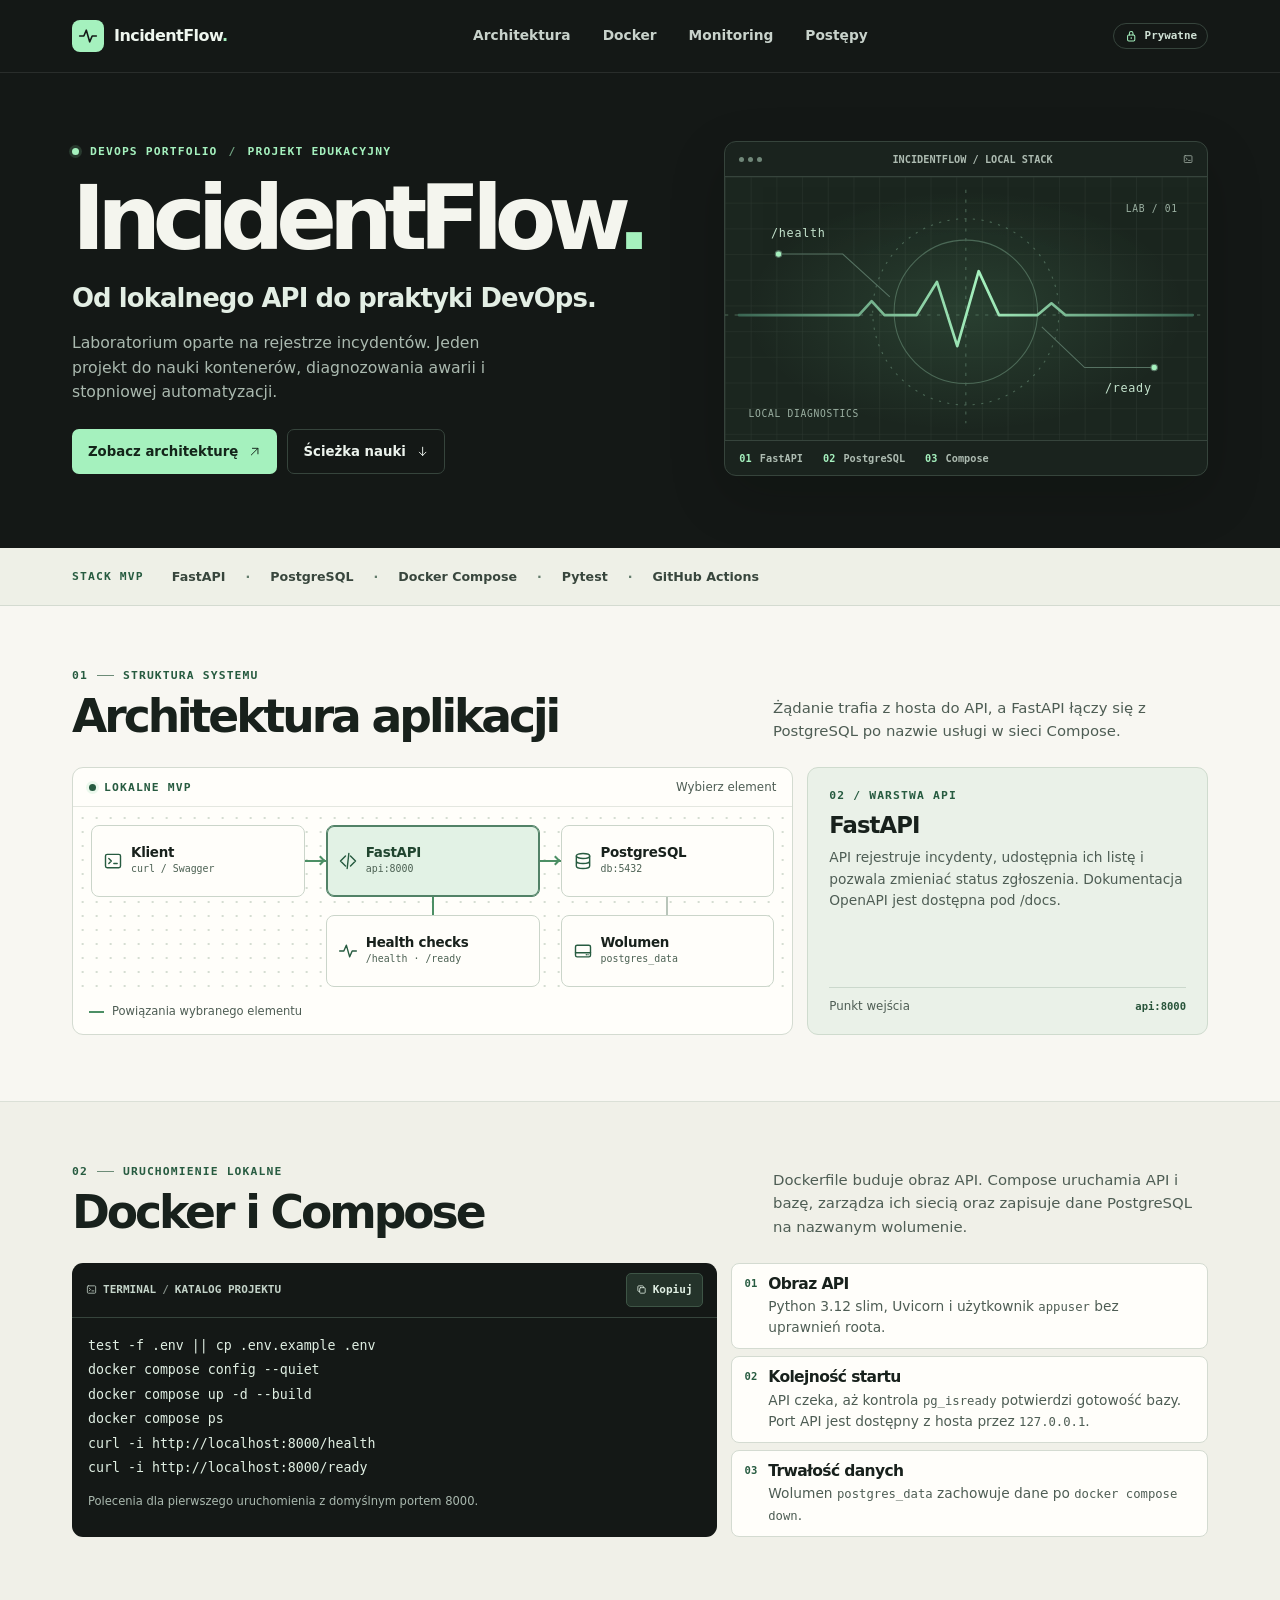
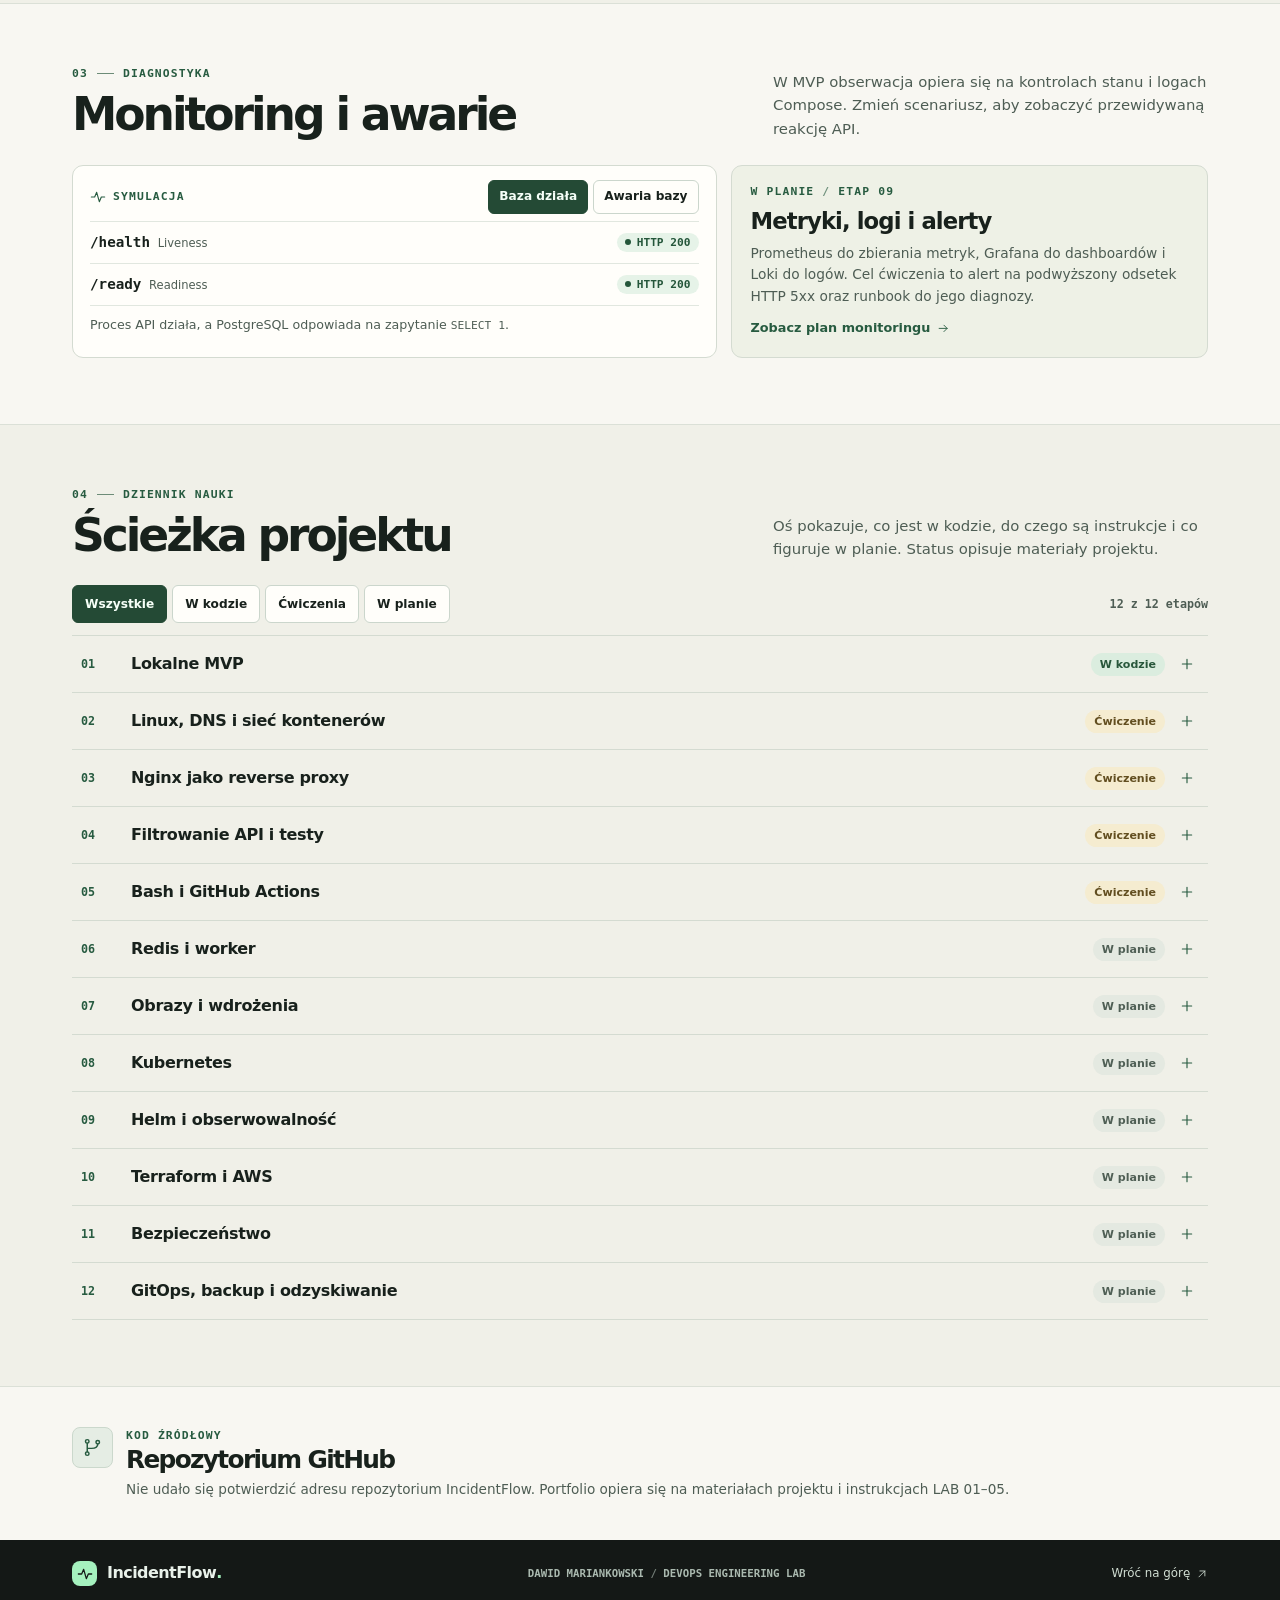
==== index.html @ d01e2ab5 "Add IncidentFlow portfolio" ====
<!doctype html>
<html lang="pl">
<head>
  <meta charset="utf-8">
  <meta name="viewport" content="width=device-width, initial-scale=1">
  <meta name="robots" content="noindex, nofollow">
  <meta name="theme-color" content="#141816">
  <meta name="description" content="IncidentFlow — portfolio laboratorium DevOps. Interaktywna architektura, Docker Compose, diagnostyka i kolejne etapy nauki.">
  <title>IncidentFlow — DevOps Portfolio</title>
  <link rel="icon" href="mark.svg" type="image/svg+xml">
  <link rel="stylesheet" href="style.css">
  <script src="app.js" defer></script>
</head>
<body>
  <a class="skip" href="#main">Przejdź do treści</a>
  <svg class="icon-defs" xmlns="http://www.w3.org/2000/svg" aria-hidden="true">
    <symbol id="i-pulse" viewBox="0 0 24 24"><path d="M2 12h5l3-7 4 14 3-7h5"/></symbol>
    <symbol id="i-arrow" viewBox="0 0 24 24"><path d="M4 12h15m-6-6 6 6-6 6"/></symbol>
    <symbol id="i-down" viewBox="0 0 24 24"><path d="M12 4v15m-6-6 6 6 6-6"/></symbol>
    <symbol id="i-diag" viewBox="0 0 24 24"><path d="M6 18 18 6M8 6h10v10"/></symbol>
    <symbol id="i-lock" viewBox="0 0 24 24"><rect x="6" y="10" width="12" height="10" rx="2"/><path d="M9 10V7a3 3 0 0 1 6 0v3m-3 4v2"/></symbol>
    <symbol id="i-terminal" viewBox="0 0 24 24"><rect x="3" y="4" width="18" height="16" rx="2"/><path d="m7 9 3 3-3 3m6 0h4"/></symbol>
    <symbol id="i-api" viewBox="0 0 24 24"><path d="m9 6-6 6 6 6m6-12 6 6-6 6m-2-15-2 18"/></symbol>
    <symbol id="i-db" viewBox="0 0 24 24"><ellipse cx="12" cy="6" rx="8" ry="3"/><path d="M4 6v12c0 1.7 3.6 3 8 3s8-1.3 8-3V6M4 12c0 1.7 3.6 3 8 3s8-1.3 8-3"/></symbol>
    <symbol id="i-volume" viewBox="0 0 24 24"><rect x="3" y="5" width="18" height="14" rx="2"/><path d="M3 14h18m-5 2.5h.01m2 0h.01"/></symbol>
    <symbol id="i-copy" viewBox="0 0 24 24"><rect x="8" y="8" width="12" height="12" rx="2"/><path d="M16 8V6a2 2 0 0 0-2-2H6a2 2 0 0 0-2 2v8a2 2 0 0 0 2 2h2"/></symbol>
    <symbol id="i-plus" viewBox="0 0 24 24"><path d="M5 12h14m-7-7v14"/></symbol>
    <symbol id="i-git" viewBox="0 0 24 24"><circle cx="6" cy="5" r="2"/><circle cx="6" cy="19" r="2"/><circle cx="18" cy="6" r="2"/><path d="M6 7v10M18 8c0 5-5 5-7 5H6"/></symbol>
  </svg>

  <header class="topbar">
    <div class="shell topbar-inner">
      <a class="brand" href="#top" aria-label="IncidentFlow — początek strony">
        <span class="brand-mark"><svg class="icon" aria-hidden="true"><use href="#i-pulse"/></svg></span>
        <span>IncidentFlow<span class="brand-dot">.</span></span>
      </a>
      <nav aria-label="Nawigacja portfolio">
        <a href="#architektura">Architektura</a><a href="#docker">Docker</a><a href="#monitoring">Monitoring</a><a href="#postepy">Postępy</a>
      </nav>
      <span class="private"><svg class="icon" aria-hidden="true"><use href="#i-lock"/></svg> Prywatne</span>
    </div>
  </header>

  <main id="main">
    <section id="top" class="hero">
      <div class="shell hero-grid">
        <div class="hero-copy">
          <p class="eyebrow hero-kicker"><span class="live-dot"></span> DEVOPS PORTFOLIO <span class="dim">/</span> PROJEKT EDUKACYJNY</p>
          <h1>IncidentFlow<span class="brand-dot">.</span></h1>
          <p class="hero-lead">Od lokalnego API do praktyki DevOps.</p>
          <p class="hero-desc">Laboratorium oparte na rejestrze incydentów. Jeden projekt do nauki kontenerów, diagnozowania awarii i stopniowej automatyzacji.</p>
          <div class="hero-actions">
            <a class="button button-main" href="#architektura">Zobacz architekturę <svg class="icon" aria-hidden="true"><use href="#i-diag"/></svg></a>
            <a class="button button-ghost" href="#postepy">Ścieżka nauki <svg class="icon" aria-hidden="true"><use href="#i-down"/></svg></a>
          </div>
        </div>
        <figure class="hero-figure" aria-label="Schemat lokalnego laboratorium. FastAPI łączy się z PostgreSQL, a endpointy health i ready pomagają w diagnostyce.">
          <div class="figure-top"><span><i></i><i></i><i></i></span><span>INCIDENTFLOW / LOCAL STACK</span><svg class="icon" aria-hidden="true"><use href="#i-terminal"/></svg></div>
          <div class="figure-stage">
            <svg viewBox="0 0 450 246" aria-hidden="true" focusable="false">
              <defs>
                <pattern id="hero-grid" width="24" height="24" patternUnits="userSpaceOnUse"><path d="M 24 0 L 0 0 0 24" fill="none" stroke="#859f8e" stroke-opacity=".14"/></pattern>
                <linearGradient id="pulse" x1="0%" x2="100%"><stop stop-color="#3b6653"/><stop offset=".53" stop-color="#a5f1be"/><stop offset="1" stop-color="#3b6653"/></linearGradient>
                <radialGradient id="glow"><stop stop-color="#83e6a2" stop-opacity=".13"/><stop offset="1" stop-color="#83e6a2" stop-opacity="0"/></radialGradient>
              </defs>
              <rect width="450" height="246" fill="url(#hero-grid)"/>
              <ellipse cx="225" cy="125" rx="205" ry="112" fill="url(#glow)"/>
              <g fill="none" stroke="#5e806b" opacity=".7"><path d="M0 129h450M225 12v218" stroke-dasharray="3 6"/><circle cx="225" cy="126" r="67"/><circle cx="225" cy="126" r="87" stroke-dasharray="2 6"/></g>
              <g fill="none" stroke="#567262"><path d="M50 72h60l44 40m142 28 40 38h65"/><circle cx="50" cy="72" r="3" fill="#a5f1be"/><circle cx="401" cy="178" r="3" fill="#a5f1be"/></g>
              <path d="M13 129h112l12-13 12 13h30l19-31 19 60 20-70 19 41h36l13-11 13 11h119" fill="none" stroke="url(#pulse)" stroke-width="2.5" stroke-linecap="round" stroke-linejoin="round"/>
              <g class="svg-mono"><text x="43" y="56">/health</text><text x="355" y="201">/ready</text><text x="22" y="224" class="svg-dim">LOCAL DIAGNOSTICS</text><text x="423" y="33" text-anchor="end" class="svg-dim">LAB / 01</text></g>
            </svg>
          </div>
          <figcaption><span><b>01</b> FastAPI</span><span><b>02</b> PostgreSQL</span><span><b>03</b> Compose</span></figcaption>
        </figure>
      </div>
    </section>

    <div class="stack-band">
      <div class="shell stack-inner"><span class="eyebrow">STACK MVP</span><ul aria-label="Technologie w MVP"><li>FastAPI</li><li>PostgreSQL</li><li>Docker Compose</li><li>Pytest</li><li>GitHub Actions</li></ul></div>
    </div>

    <section id="architektura" class="section shell">
      <div class="section-heading">
        <div><p class="eyebrow section-index">01 <span></span> STRUKTURA SYSTEMU</p><h2>Architektura aplikacji</h2></div>
        <p>Żądanie trafia z hosta do API, a FastAPI łączy się z PostgreSQL po nazwie usługi w sieci Compose.</p>
      </div>
      <div class="architecture">
        <div class="map">
          <div class="map-top"><span class="eyebrow"><span class="live-dot"></span> LOKALNE MVP</span><span>Wybierz element</span></div>
          <div class="map-grid" role="group" aria-label="Elementy architektury">
            <span class="connector edge-client" data-edge="client api" aria-hidden="true"></span>
            <span class="connector edge-db" data-edge="api db" aria-hidden="true"></span>
            <span class="connector edge-probes" data-edge="api probes" aria-hidden="true"></span>
            <span class="connector edge-volume" data-edge="db volume" aria-hidden="true"></span>
            <button class="node node-client" type="button" data-node="client" aria-pressed="false" aria-controls="node-detail"><svg class="icon" aria-hidden="true"><use href="#i-terminal"/></svg><strong>Klient</strong><small>curl / Swagger</small></button>
            <button class="node node-api" type="button" data-node="api" aria-pressed="true" aria-controls="node-detail"><svg class="icon" aria-hidden="true"><use href="#i-api"/></svg><strong>FastAPI</strong><small>api:8000</small></button>
            <button class="node node-db" type="button" data-node="db" aria-pressed="false" aria-controls="node-detail"><svg class="icon" aria-hidden="true"><use href="#i-db"/></svg><strong>PostgreSQL</strong><small>db:5432</small></button>
            <button class="node node-probes" type="button" data-node="probes" aria-pressed="false" aria-controls="node-detail"><svg class="icon" aria-hidden="true"><use href="#i-pulse"/></svg><strong>Health checks</strong><small>/health · /ready</small></button>
            <button class="node node-volume" type="button" data-node="volume" aria-pressed="false" aria-controls="node-detail"><svg class="icon" aria-hidden="true"><use href="#i-volume"/></svg><strong>Wolumen</strong><small>postgres_data</small></button>
          </div>
          <p class="map-foot"><span class="legend-line"></span> Powiązania wybranego elementu</p>
        </div>
        <div id="node-detail" class="node-detail" aria-live="polite" aria-atomic="true">
          <p id="node-label" class="eyebrow">02 / WARSTWA API</p>
          <h3 id="node-title">FastAPI</h3>
          <p id="node-description">API rejestruje incydenty, udostępnia ich listę i pozwala zmieniać status zgłoszenia. Dokumentacja OpenAPI jest dostępna pod <code>/docs</code>.</p>
          <dl><div><dt id="node-meta-label">Punkt wejścia</dt><dd><code id="node-meta-value">api:8000</code></dd></div></dl>
        </div>
      </div>
    </section>

    <section id="docker" class="section section-contrast">
      <div class="shell">
        <div class="section-heading">
          <div><p class="eyebrow section-index">02 <span></span> URUCHOMIENIE LOKALNE</p><h2>Docker i Compose</h2></div>
          <p>Dockerfile buduje obraz API. Compose uruchamia API i bazę, zarządza ich siecią oraz zapisuje dane PostgreSQL na nazwanym wolumenie.</p>
        </div>
        <div class="ops-grid">
          <div class="terminal">
            <div class="terminal-bar"><span><svg class="icon" aria-hidden="true"><use href="#i-terminal"/></svg> TERMINAL <span class="dim">/</span> KATALOG PROJEKTU</span><button id="copy" type="button"><svg class="icon" aria-hidden="true"><use href="#i-copy"/></svg><span>Kopiuj</span></button></div>
            <pre><code id="commands">test -f .env || cp .env.example .env
docker compose config --quiet
docker compose up -d --build
docker compose ps
curl -i http://localhost:8000/health
curl -i http://localhost:8000/ready</code></pre>
            <p id="copy-status" class="terminal-note" role="status">Polecenia dla pierwszego uruchomienia z domyślnym portem 8000.</p>
          </div>
          <div class="ops-notes">
            <article><span class="ops-index">01</span><div><h3>Obraz API</h3><p>Python 3.12 slim, Uvicorn i użytkownik <code>appuser</code> bez uprawnień roota.</p></div></article>
            <article><span class="ops-index">02</span><div><h3>Kolejność startu</h3><p>API czeka, aż kontrola <code>pg_isready</code> potwierdzi gotowość bazy. Port API jest dostępny z hosta przez <code>127.0.0.1</code>.</p></div></article>
            <article><span class="ops-index">03</span><div><h3>Trwałość danych</h3><p>Wolumen <code>postgres_data</code> zachowuje dane po <code>docker compose down</code>.</p></div></article>
          </div>
        </div>
      </div>
    </section>

    <section id="monitoring" class="section shell">
      <div class="section-heading">
        <div><p class="eyebrow section-index">03 <span></span> DIAGNOSTYKA</p><h2>Monitoring i awarie</h2></div>
        <p>W MVP obserwacja opiera się na kontrolach stanu i logach Compose. Zmień scenariusz, aby zobaczyć przewidywaną reakcję API.</p>
      </div>
      <div class="monitor-grid">
        <div class="monitor-demo">
          <div class="monitor-top"><span class="eyebrow"><svg class="icon" aria-hidden="true"><use href="#i-pulse"/></svg> SYMULACJA</span>
            <div class="segments" role="group" aria-label="Scenariusz symulacji">
              <button type="button" data-scenario="up" aria-pressed="true">Baza działa</button>
              <button type="button" data-scenario="down" aria-pressed="false">Awaria bazy</button>
            </div>
          </div>
          <div id="monitor-results" aria-live="polite" aria-atomic="true">
            <div class="monitor-row"><div><code>/health</code><span> Liveness</span></div><span class="http"><i></i> HTTP 200</span></div>
            <div class="monitor-row"><div><code>/ready</code><span> Readiness</span></div><span id="readiness" class="http"><i aria-hidden="true"></i><span id="readiness-code">HTTP 200</span></span></div>
            <p id="scenario-note" class="scenario-note">Proces API działa, a PostgreSQL odpowiada na zapytanie <code>SELECT 1</code>.</p>
          </div>
        </div>
        <aside class="monitor-plan">
          <p class="eyebrow">W PLANIE <span class="dim">/</span> ETAP 09</p>
          <h3>Metryki, logi i alerty</h3>
          <p>Prometheus do zbierania metryk, Grafana do dashboardów i Loki do logów. Cel ćwiczenia to alert na podwyższony odsetek HTTP 5xx oraz runbook do jego diagnozy.</p>
          <a class="text-link" id="monitor-roadmap" href="#etap-monitoring">Zobacz plan monitoringu <svg class="icon" aria-hidden="true"><use href="#i-arrow"/></svg></a>
        </aside>
      </div>
    </section>

    <section id="postepy" class="section section-contrast">
      <div class="shell">
        <div class="section-heading">
          <div><p class="eyebrow section-index">04 <span></span> DZIENNIK NAUKI</p><h2>Ścieżka projektu</h2></div>
          <p>Oś pokazuje, co jest w kodzie, do czego są instrukcje i co figuruje w planie. Status opisuje materiały projektu.</p>
        </div>
        <div class="filter-bar">
          <div class="filters" role="group" aria-label="Filtruj etapy według statusu">
            <button type="button" data-filter="all" aria-pressed="true">Wszystkie</button>
            <button type="button" data-filter="base" aria-pressed="false">W kodzie</button>
            <button type="button" data-filter="lab" aria-pressed="false">Ćwiczenia</button>
            <button type="button" data-filter="plan" aria-pressed="false">W planie</button>
          </div>
          <p id="filter-count" class="filter-count" role="status"></p>
        </div>
        <ol id="timeline" class="timeline"></ol>
        <noscript><p>Oś interaktywna wymaga JavaScriptu. Etapy to lokalne MVP, Linux i sieci, Nginx, filtrowanie API, Bash i CI, Redis, CD, Kubernetes, monitoring, Terraform, bezpieczeństwo oraz GitOps.</p></noscript>
      </div>
    </section>

    <section id="repozytorium" class="shell repo-section">
      <div class="repo-mark"><svg class="icon" aria-hidden="true"><use href="#i-git"/></svg></div>
      <div><p class="eyebrow">KOD ŹRÓDŁOWY</p><h2>Repozytorium GitHub</h2><p id="repo-note">Nie udało się potwierdzić adresu repozytorium IncidentFlow. Portfolio opiera się na materiałach projektu i instrukcjach LAB 01–05.</p></div>
    </section>
  </main>

  <footer class="footer">
    <div class="shell footer-inner"><a class="brand" href="#top"><span class="brand-mark"><svg class="icon" aria-hidden="true"><use href="#i-pulse"/></svg></span> IncidentFlow<span class="brand-dot">.</span></a><span>DAWID MARIANKOWSKI <span class="dim">/</span> DEVOPS ENGINEERING LAB</span><a class="back-top" href="#top">Wróć na górę <svg class="icon" aria-hidden="true"><use href="#i-diag"/></svg></a></div>
  </footer>
</body>
</html>
---- style.css ----
:root {
  color-scheme: light;
  --paper: #f8f7f2;
  --soft: #f0f0e8;
  --white: #fffefa;
  --ink: #18211c;
  --muted: #4e5d54;
  --line: #d4dbd1;
  --forest: #275b40;
  --mint: #a5f1be;
  --dark: #141816;
  --dark-soft: #1c2420;
  --dark-line: #36443c;
  --light-muted: #aab9af;
  --mono: ui-monospace, "Cascadia Code", "DejaVu Sans Mono", monospace;
  --sans: system-ui, -apple-system, "Segoe UI", sans-serif;
}
*, *::before, *::after { box-sizing: border-box; }
html { scroll-behavior: smooth; }
body { margin: 0; background: var(--paper); color: var(--ink); font-family: var(--sans); line-height: 1.55; }
button { font: inherit; color: inherit; cursor: pointer; }
a { color: inherit; text-decoration: none; }
h1, h2, h3, p, figure { margin: 0; }
code { font-family: var(--mono); font-size: .89em; }
[hidden] { display: none !important; }
:focus-visible { outline: 2px solid #367e56; outline-offset: 4px; }
.shell { width: min(100% - 64px, 1136px); margin-inline: auto; }
.icon-defs { position: absolute; width: 0; height: 0; pointer-events: none; }
.icon { width: 1em; height: 1em; flex: none; fill: none; stroke: currentColor; stroke-width: 1.7; stroke-linecap: round; stroke-linejoin: round; }
.skip { position: fixed; z-index: 5; inset: 12px auto auto 12px; padding: 10px 15px; color: var(--dark); background: var(--mint); transform: translateY(-150%); }
.skip:focus { transform: none; }
.eyebrow { font-family: var(--mono); font-size: .71rem; font-weight: 700; letter-spacing: .10em; line-height: 1.5; }
.dim { opacity: .64; }
.live-dot { width: 7px; height: 7px; display: inline-block; flex: none; border-radius: 50%; background: currentColor; box-shadow: 0 0 0 3px #87d8a32b; }
.topbar { background: var(--dark); color: #eff6ef; border-bottom: 1px solid #ffffff17; }
.topbar-inner { display: flex; justify-content: space-between; min-height: 72px; gap: 24px; align-items: center; }
.brand { display: inline-flex; align-items: center; gap: 10px; font-size: 1rem; font-weight: 750; letter-spacing: -.035em; white-space: nowrap; }
.brand-mark { display: grid; place-items: center; width: 32px; height: 32px; color: var(--dark); background: var(--mint); border-radius: 8px; }
.brand-mark .icon { width: 20px; height: 20px; stroke-width: 1.9; }
.brand-dot { color: var(--mint); }
nav { display: flex; align-items: center; gap: clamp(14px, 3vw, 32px); color: #c8d2cb; font-size: .86rem; font-weight: 550; }
nav a:hover, .back-top:hover { color: var(--mint); }
.private { display: inline-flex; gap: 6px; align-items: center; border: 1px solid var(--dark-line); border-radius: 99px; padding: 5px 10px; color: #d1e2d6; font: 600 .68rem var(--mono); white-space: nowrap; }
.private .icon { font-size: .9rem; color: var(--mint); }
.hero { background: var(--dark); color: #f4f5ee; padding: 68px 0 72px; }
.hero-grid { display: grid; grid-template-columns: 1.19fr 1fr; gap: clamp(30px, 6vw, 80px); align-items: center; }
.hero-kicker { color: var(--mint); display: flex; align-items: center; flex-wrap: wrap; gap: 11px; }
.hero h1 { font-size: clamp(3.25rem, 7vw, 6.05rem); letter-spacing: -.091em; line-height: 1.04; font-weight: 780; margin: 12px 0 13px; }
.hero-lead { font-size: clamp(1.17rem, 2.15vw, 1.62rem); color: #e3eee4; font-weight: 560; letter-spacing: -.035em; }
.hero-desc { color: var(--light-muted); max-width: 440px; margin-top: 13px; font-size: .98rem; }
.hero-actions { margin-top: 25px; display: flex; flex-wrap: wrap; gap: 10px; }
.button { min-height: 45px; display: inline-flex; gap: 10px; align-items: center; justify-content: center; padding: 9px 15px; border-radius: 7px; border: 1px solid transparent; font-size: .83rem; font-weight: 720; }
.button-main { color: #14251a; background: var(--mint); }
.button-main:hover { background: #c5ffda; }
.button-ghost { color: #ecf3ed; border-color: var(--dark-line); }
.button-ghost:hover { background: var(--dark-soft); border-color: #759582; }
.hero-figure { border: 1px solid var(--dark-line); border-radius: 12px; background: #1a231e; overflow: hidden; box-shadow: 0 20px 55px #050a062e; }
.figure-top, .hero-figure figcaption { display: flex; justify-content: space-between; align-items: center; gap: 8px; padding: 11px 14px; font: 600 .64rem var(--mono); color: #adbbb1; }
.figure-top { border-bottom: 1px solid var(--dark-line); }
.figure-top > span:first-child { display: flex; gap: 4px; }
.figure-top i { width: 5px; height: 5px; border-radius: 50%; background: #708779; }
.figure-stage { display: grid; background: #1b261f; }
.figure-stage svg { width: 100%; height: auto; display: block; }
.svg-mono { font: 11px var(--mono); letter-spacing: .06em; fill: #c4e3cd; }
.svg-mono .svg-dim { font-size: 9px; fill: #9bb0a2; }
.hero-figure figcaption { border-top: 1px solid var(--dark-line); justify-content: flex-start; flex-wrap: wrap; gap: 8px 20px; }
.hero-figure figcaption b { color: var(--mint); margin-right: 2px; }
.stack-band { border-bottom: 1px solid var(--line); background: #eef0e7; }
.stack-inner { min-height: 57px; display: flex; align-items: center; gap: 18px 28px; }
.stack-inner > .eyebrow { color: var(--forest); white-space: nowrap; }
.stack-inner ul { margin: 0; padding: 0; list-style: none; display: flex; flex-wrap: wrap; gap: 6px 20px; color: #38463d; font-size: .79rem; font-weight: 650; }
.stack-inner li:not(:last-child)::after { content: "·"; margin-left: 20px; color: #637c6c; }
.section { padding-block: 61px 66px; scroll-margin-top: 12px; }
.section-contrast { background: var(--soft); border-block: 1px solid #dbe0d7; }
.section-heading { display: grid; grid-template-columns: 1.2fr 1fr; gap: 16px 42px; align-items: end; margin-bottom: 24px; }
.section-index { display: flex; align-items: center; gap: 9px; color: var(--forest); margin-bottom: 7px; }
.section-index span { width: 17px; height: 1px; background: #6d8c78; }
h2 { font-size: clamp(1.9rem, 4vw, 2.85rem); font-weight: 770; letter-spacing: -.067em; line-height: 1.13; }
.section-heading > p { max-width: 435px; color: var(--muted); font-size: .93rem; justify-self: end; }
.architecture { display: grid; grid-template-columns: 1.8fr 1fr; gap: 14px; }
.map { min-width: 0; background: var(--white); border: 1px solid var(--line); border-radius: 11px; overflow: hidden; }
.map-top { display: flex; justify-content: space-between; gap: 10px; align-items: center; border-bottom: 1px solid #e4e7e0; padding: 10px 16px; color: var(--muted); font-size: .74rem; }
.map-top .eyebrow { display: flex; align-items: center; gap: 8px; color: var(--forest); }
.map-grid { --edge: #b9c5ba; --edge-active: #4c8f65; --column-gap: 21px; --row-gap: 18px; position: relative; padding: 18px 18px 10px; display: grid; grid-template-columns: repeat(3, minmax(0, 1fr)); gap: var(--row-gap) var(--column-gap); background: radial-gradient(#d5ddd2 1px, transparent 1px) center / 14px 14px; }
.node { min-height: 72px; min-width: 0; display: grid; grid-template-columns: auto 1fr; grid-template-rows: auto auto; column-gap: 8px; align-content: center; align-items: center; text-align: left; padding: 8px 11px; border: 1px solid #cbd5ca; border-radius: 8px; background: var(--white); z-index: 1; }
.node:hover { border-color: #6e957d; background: #f3f8f1; }
.node[aria-pressed="true"] { background: #e2f2e5; border-color: #528267; color: #20452f; box-shadow: inset 0 0 0 1px #528267; }
.node .icon { grid-row: span 2; width: 20px; height: 20px; color: var(--forest); }
.node strong { font-size: .84rem; line-height: 1.25; letter-spacing: -.02em; }
.node small { font: 500 .62rem/1.5 var(--mono); color: #4c6153; overflow-wrap: anywhere; }
.node-client { grid-area: 1 / 1; }
.node-api { grid-area: 1 / 2; }
.node-db { grid-area: 1 / 3; }
.node-probes { grid-area: 2 / 2; }
.node-volume { grid-area: 2 / 3; }
.connector { background: var(--edge); position: relative; z-index: 0; pointer-events: none; }
.connector.active { background: var(--edge-active); }
.edge-client, .edge-db { justify-self: end; align-self: center; height: 2px; width: var(--column-gap); transform: translateX(100%); }
.edge-client { grid-area: 1 / 1; }
.edge-db { grid-area: 1 / 2; }
.edge-client::after, .edge-db::after { content: ""; position: absolute; right: 2px; top: -3px; width: 7px; height: 7px; border-top: 2px solid var(--edge); border-right: 2px solid var(--edge); transform: rotate(45deg); }
.connector.active::after { border-color: var(--edge-active); }
.edge-probes, .edge-volume { width: 2px; height: var(--row-gap); align-self: end; justify-self: center; transform: translateY(100%); }
.edge-probes { grid-area: 1 / 2; }
.edge-volume { grid-area: 1 / 3; }
.map-foot { padding: 6px 16px 13px; font-size: .72rem; color: var(--muted); display: flex; align-items: center; gap: 8px; }
.legend-line { display: inline-block; width: 15px; height: 2px; background: #4c8f65; }
.node-detail { border: 1px solid #cfdbce; border-radius: 11px; padding: 19px 21px; background: #eaf1e8; display: flex; flex-direction: column; min-width: 0; }
.node-detail .eyebrow, .monitor-plan .eyebrow { color: var(--forest); }
h3 { font-size: 1.17rem; letter-spacing: -.04em; line-height: 1.3; }
.node-detail h3, .monitor-plan h3 { font-size: 1.42rem; margin: 7px 0 7px; }
.node-detail > p:not(.eyebrow), .ops-notes p, .monitor-plan > p:not(.eyebrow) { font-size: .86rem; color: var(--muted); }
.node-detail dl { margin: auto 0 0; padding-top: 12px; font-size: .74rem; }
.node-detail dl > div { border-top: 1px solid #cbd8cc; padding-top: 9px; display: flex; flex-wrap: wrap; gap: 4px 12px; justify-content: space-between; }
.node-detail dt { color: var(--muted); }
.node-detail dd { margin: 0; color: #28543a; font-weight: 700; overflow-wrap: anywhere; }
.ops-grid, .monitor-grid { display: grid; grid-template-columns: 1.35fr 1fr; gap: 14px; }
.terminal { min-width: 0; background: var(--dark); color: #e0efe3; border-radius: 11px; overflow: hidden; }
.terminal-bar { display: flex; align-items: center; justify-content: space-between; flex-wrap: wrap; gap: 8px; padding: 10px 14px; border-bottom: 1px solid var(--dark-line); font: 600 .69rem var(--mono); color: #c4d4c9; }
.terminal-bar > span, .terminal-bar button { display: inline-flex; align-items: center; gap: 6px; }
.terminal-bar button { color: #e0efe3; background: #24332a; border: 1px solid #3e5546; border-radius: 5px; padding: 6px 9px; min-height: 34px; }
.terminal-bar button:hover { background: #314537; }
.terminal pre { overflow-x: auto; padding: 16px 16px 12px; margin: 0; font: .83rem/1.85 var(--mono); }
.terminal pre code { font: inherit; }
.terminal-note { padding: 0 16px 12px; color: var(--light-muted); font-size: .72rem; }
.ops-notes { display: grid; gap: 7px; }
.ops-notes article { display: flex; align-items: start; gap: 11px; background: var(--white); border: 1px solid var(--line); border-radius: 8px; padding: 10px 13px; }
.ops-index { color: var(--forest); font: 700 .66rem/1.8 var(--mono); }
.ops-notes h3 { font-size: .97rem; margin-bottom: 2px; }
.monitor-demo, .monitor-plan { min-width: 0; padding: 14px 17px; border: 1px solid var(--line); border-radius: 11px; }
.monitor-demo { background: var(--white); }
.monitor-top { display: flex; justify-content: space-between; flex-wrap: wrap; gap: 9px; align-items: center; margin-bottom: 7px; }
.monitor-top .eyebrow { display: flex; align-items: center; gap: 7px; color: var(--forest); }
.monitor-top .icon { font-size: 1rem; }
.segments, .filters { display: flex; flex-wrap: wrap; gap: 5px; }
.segments button, .filters button { padding: 6px 10px; min-height: 34px; border: 1px solid #cbd6cc; background: var(--white); border-radius: 6px; font-size: .76rem; font-weight: 650; }
.segments button[aria-pressed="true"], .filters button[aria-pressed="true"] { background: #244a35; color: #f6fff8; border-color: #244a35; }
.segments button:hover:not([aria-pressed="true"]), .filters button:hover:not([aria-pressed="true"]) { background: #e8f0e7; border-color: #86a28e; }
.monitor-row { min-height: 42px; display: flex; align-items: center; justify-content: space-between; gap: 8px; border-top: 1px solid #e1e7df; }
.monitor-row > div > code { color: var(--ink); font-weight: 700; }
.monitor-row > div > span { margin-left: 4px; color: var(--muted); font-size: .72rem; }
.http { display: inline-flex; align-items: center; gap: 6px; border-radius: 99px; background: #e6f3e8; color: #24563a; white-space: nowrap; padding: 3px 8px; font: 700 .7rem var(--mono); }
.http i { width: 6px; height: 6px; background: currentColor; border-radius: 50%; }
.http.failure { color: #832c2c; background: #fae8e5; }
.scenario-note { border-top: 1px solid #e1e7df; padding-top: 9px; color: var(--muted); font-size: .79rem; min-height: 37px; }
.monitor-plan { background: #eef1e6; padding: 17px 19px; }
.text-link { display: inline-flex; align-items: center; gap: 7px; color: var(--forest); font-weight: 720; font-size: .8rem; margin-top: 11px; }
.text-link:hover { text-decoration: underline; text-underline-offset: 3px; }
.filter-bar { display: flex; align-items: center; justify-content: space-between; flex-wrap: wrap; gap: 9px; margin-bottom: 12px; }
.filters button { min-height: 38px; padding-inline: 12px; }
.filter-count { color: var(--muted); font: 600 .73rem var(--mono); }
.timeline { padding: 0; margin: 0; list-style: none; border-top: 1px solid var(--line); }
.timeline li { border-bottom: 1px solid var(--line); }
.timeline summary { display: grid; grid-template-columns: 40px minmax(0, 1fr) auto 24px; align-items: center; gap: 8px 10px; padding: 11px 9px; min-height: 56px; cursor: pointer; list-style: none; }
.timeline summary::-webkit-details-marker { display: none; }
.timeline summary:hover { background: #e7ebe2; }
.stage-number { font: 700 .73rem var(--mono); color: var(--forest); }
.stage-title { font-weight: 720; letter-spacing: -.02em; }
.timeline summary > .icon { justify-self: center; color: var(--forest); transition: transform .15s; }
.timeline details[open] summary > .icon { transform: rotate(45deg); }
.stage-status { display: inline-flex; justify-self: start; border-radius: 99px; font-size: .69rem; font-weight: 700; padding: 3px 9px; white-space: nowrap; }
.status-base { color: #28573b; background: #dbeddf; }
.status-lab { color: #624e20; background: #f5ecd0; }
.status-plan { color: #4f5f55; background: #e4e9e1; }
.stage-detail { padding: 0 9px 13px 59px; color: var(--muted); font-size: .85rem; max-width: 760px; }
.stage-detail p + p { margin-top: 4px; }
.stage-detail strong { color: var(--ink); }
.repo-section { padding-block: 40px; display: flex; align-items: start; gap: 13px; }
.repo-mark { display: grid; place-items: center; width: 41px; height: 41px; color: var(--forest); background: #e5ede4; border: 1px solid #cbd8cc; border-radius: 8px; flex: none; }
.repo-mark .icon { width: 21px; height: 21px; }
.repo-section .eyebrow { color: var(--forest); }
.repo-section h2 { font-size: 1.55rem; margin: 2px 0 4px; }
.repo-section p:not(.eyebrow) { color: var(--muted); font-size: .85rem; }
.footer { background: var(--dark); color: #e9f1ea; }
.footer-inner { min-height: 68px; display: flex; align-items: center; justify-content: space-between; flex-wrap: wrap; gap: 12px 22px; padding-block: 13px; }
.footer .brand-mark { width: 25px; height: 25px; }
.footer .brand-mark .icon { width: 16px; height: 16px; }
.footer .brand-dot { margin-left: -10px; }
.footer-inner > span { font: 600 .67rem var(--mono); color: var(--light-muted); }
.back-top { display: inline-flex; align-items: center; gap: 6px; font-size: .74rem; color: #d1ded3; }

@media (max-width: 900px) {
  .hero-grid { gap: 24px; }
  .hero { padding-block: 52px; }
  .node { grid-template-columns: 1fr; text-align: center; justify-items: center; gap: 2px; padding-inline: 6px; }
  .node .icon { grid-row: auto; width: 17px; height: 17px; }
}
@media (max-width: 700px) {
  .shell { width: calc(100% - 36px); }
  .topbar-inner { min-height: auto; padding-block: 12px; flex-wrap: wrap; gap: 10px; }
  .topbar-inner nav { order: 3; width: 100%; justify-content: space-between; gap: 6px; border-top: 1px solid #ffffff17; padding-top: 9px; font-size: .77rem; }
  .hero { padding-block: 34px 32px; }
  .hero-grid, .section-heading, .architecture, .ops-grid, .monitor-grid { grid-template-columns: 1fr; }
  .hero h1 { font-size: clamp(3.18rem, 11vw, 5.5rem); }
  .hero-figure { max-width: 530px; width: 100%; }
  .stack-inner { flex-wrap: wrap; padding-block: 10px; gap: 4px 14px; }
  .stack-inner ul { gap: 3px 13px; }
  .stack-inner li:not(:last-child)::after { margin-left: 13px; }
  .section { padding-block: 39px 44px; }
  .section-heading { gap: 8px; margin-bottom: 17px; }
  .section-heading > p { justify-self: start; }
  .map-grid { --column-gap: 16px; --row-gap: 15px; padding: 12px 10px 8px; }
  .node-detail { min-height: 158px; }
}
@media (max-width: 375px) {
  .shell { width: calc(100% - 28px); }
  .hero-kicker { gap: 7px; font-size: .64rem; }
  .node strong { font-size: .75rem; }
  .node small { font-size: .56rem; }
  .timeline summary { grid-template-columns: 25px minmax(0, 1fr) auto 16px; gap: 6px; }
  .stage-detail { padding-left: 40px; }
}
@media (prefers-reduced-motion: reduce) {
  html { scroll-behavior: auto; }
  *, *::before, *::after { transition: none !important; }
}
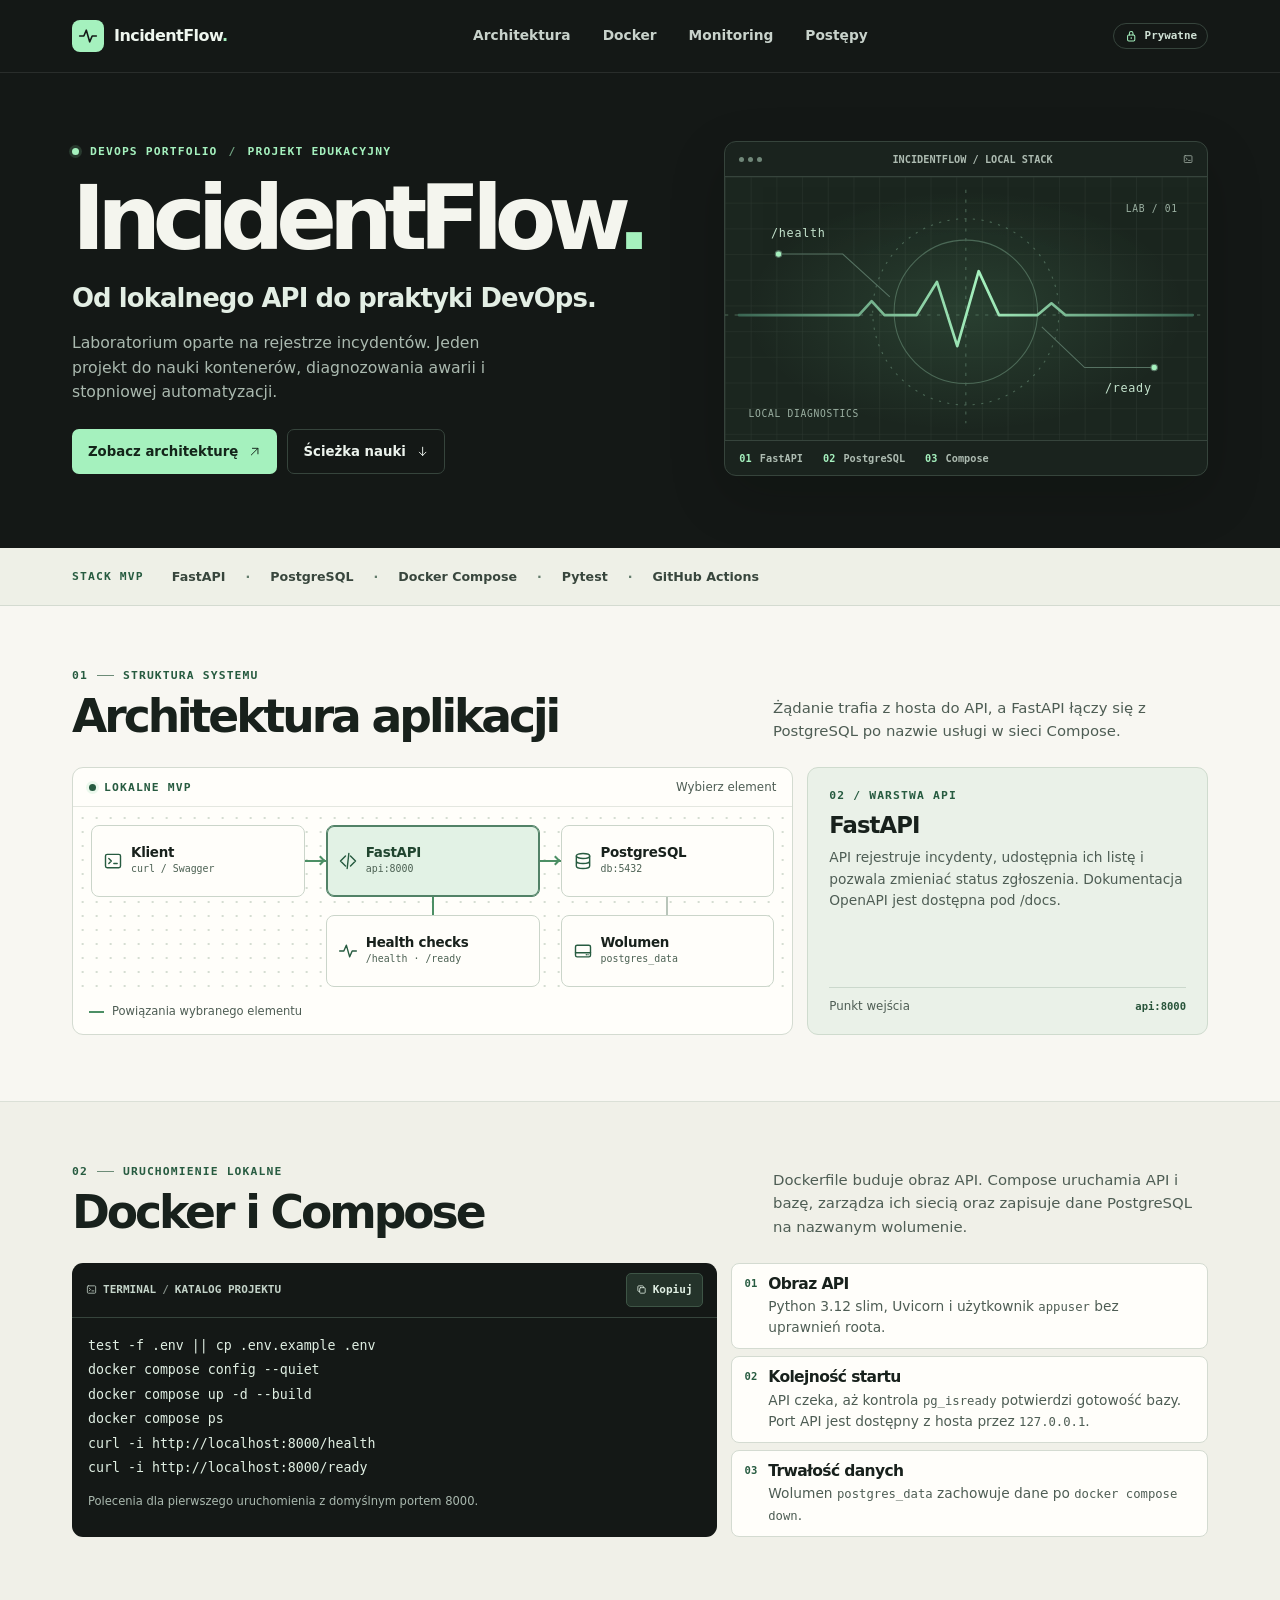
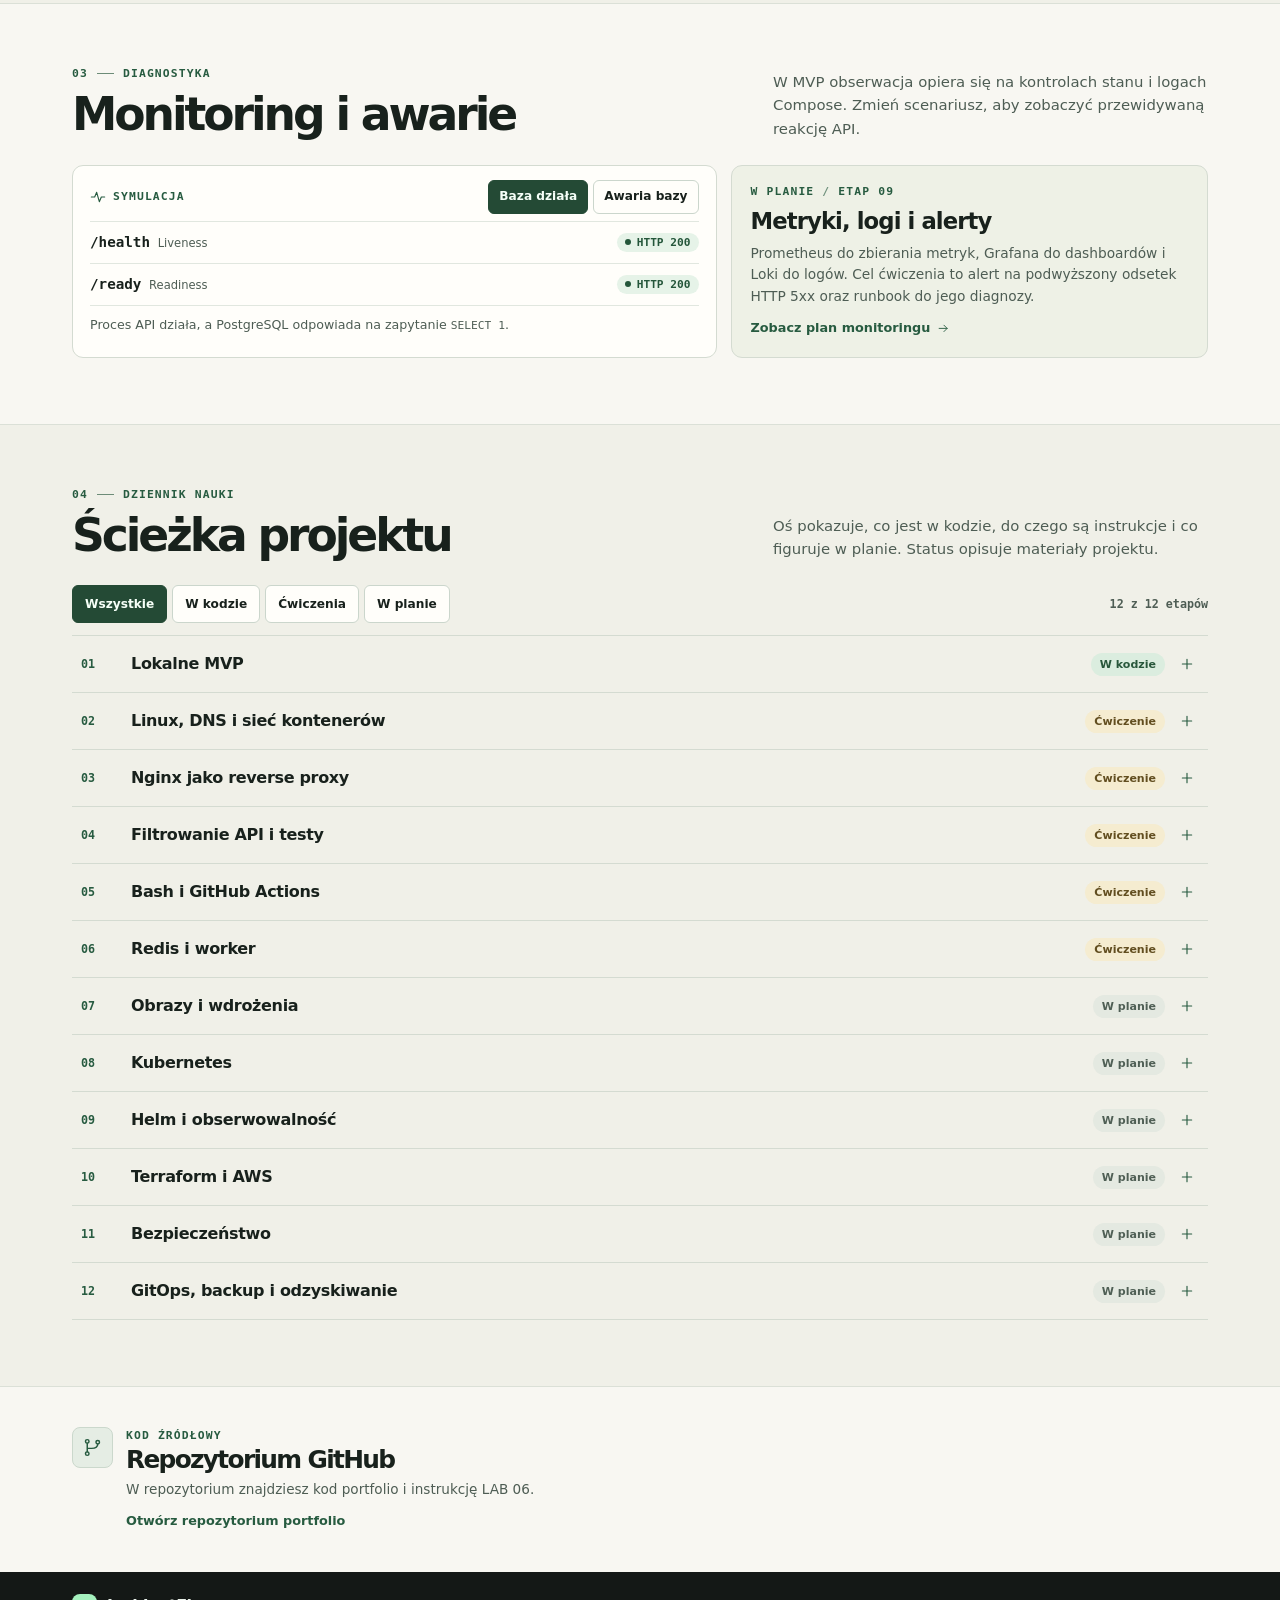
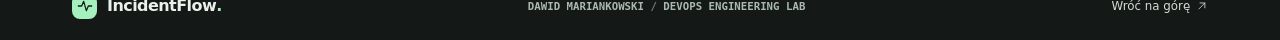
==== commit 74ad8c7a: "Add LAB 06 Redis and worker exercise" ====
--- a/index.html
+++ b/index.html
@@ -186,7 +186,7 @@
 
     <section id="repozytorium" class="shell repo-section">
       <div class="repo-mark"><svg class="icon" aria-hidden="true"><use href="#i-git"/></svg></div>
-      <div><p class="eyebrow">KOD ŹRÓDŁOWY</p><h2>Repozytorium GitHub</h2><p id="repo-note">Nie udało się potwierdzić adresu repozytorium IncidentFlow. Portfolio opiera się na materiałach projektu i instrukcjach LAB 01–05.</p></div>
+      <div><p class="eyebrow">KOD ŹRÓDŁOWY</p><h2>Repozytorium GitHub</h2><p id="repo-note">W repozytorium znajdziesz kod portfolio i instrukcję LAB 06.</p><a class="text-link" href="https://github.com/Dawid26/DevOpsProjectAI">Otwórz repozytorium portfolio</a></div>
     </section>
   </main>
 
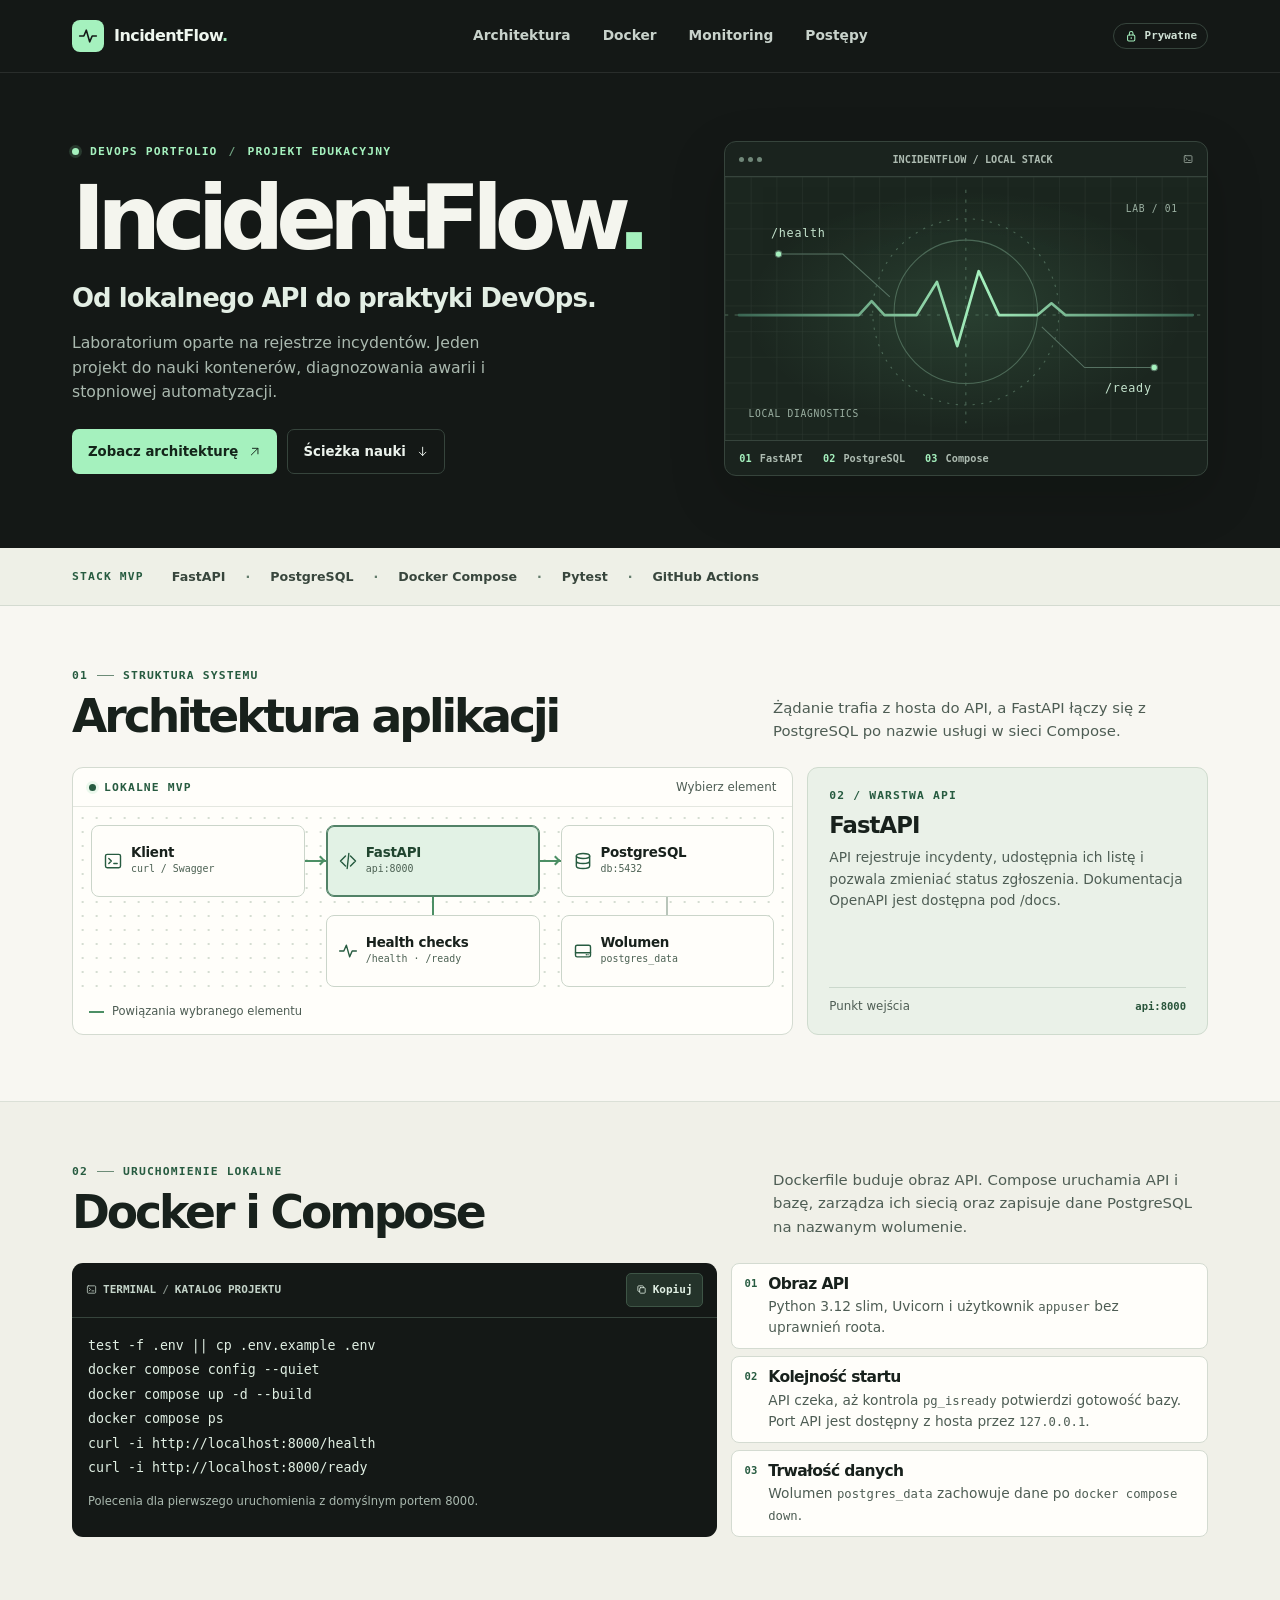
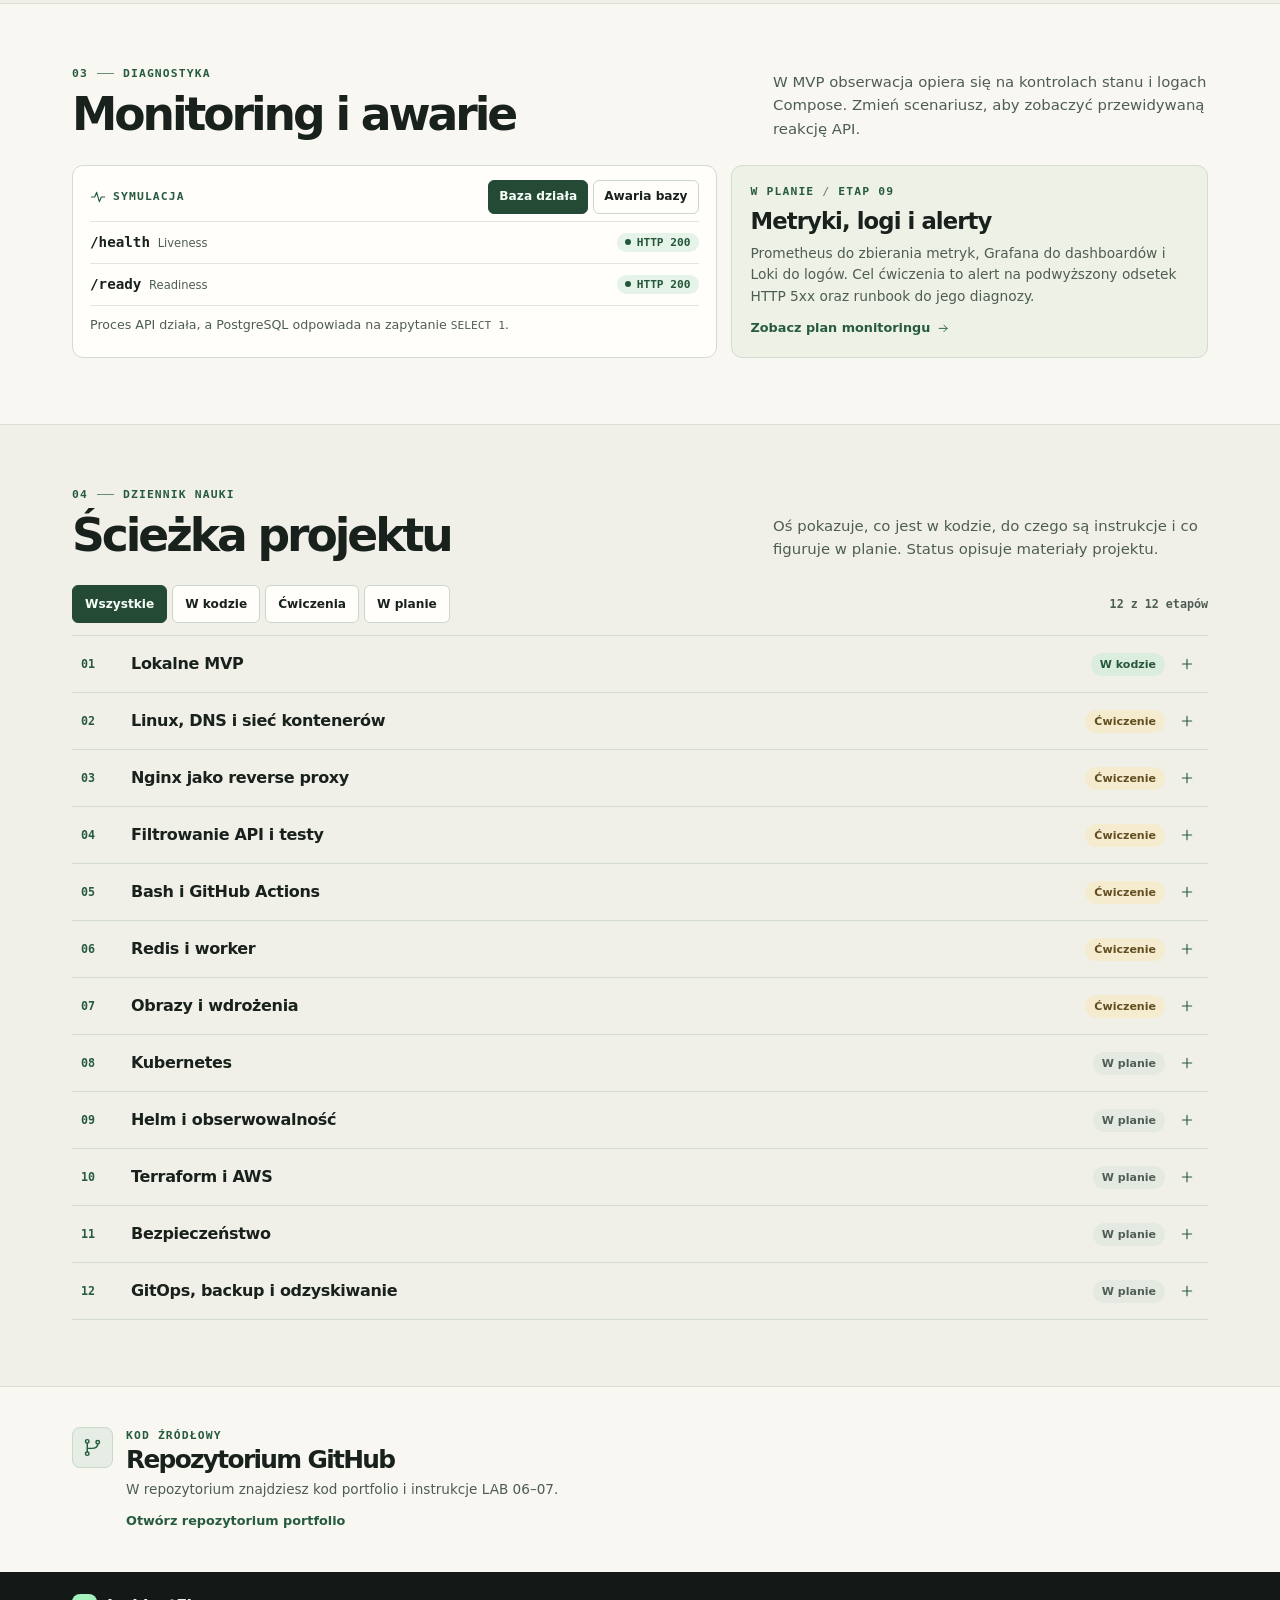
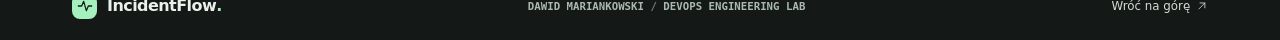
==== commit 27c5f5a8: "Add beginner LAB 07 for GHCR images and rollback" ====
--- a/index.html
+++ b/index.html
@@ -186,7 +186,7 @@
 
     <section id="repozytorium" class="shell repo-section">
       <div class="repo-mark"><svg class="icon" aria-hidden="true"><use href="#i-git"/></svg></div>
-      <div><p class="eyebrow">KOD ŹRÓDŁOWY</p><h2>Repozytorium GitHub</h2><p id="repo-note">W repozytorium znajdziesz kod portfolio i instrukcję LAB 06.</p><a class="text-link" href="https://github.com/Dawid26/DevOpsProjectAI">Otwórz repozytorium portfolio</a></div>
+      <div><p class="eyebrow">KOD ŹRÓDŁOWY</p><h2>Repozytorium GitHub</h2><p id="repo-note">W repozytorium znajdziesz kod portfolio i instrukcje LAB 06–07.</p><a class="text-link" href="https://github.com/Dawid26/DevOpsProjectAI">Otwórz repozytorium portfolio</a></div>
     </section>
   </main>
 
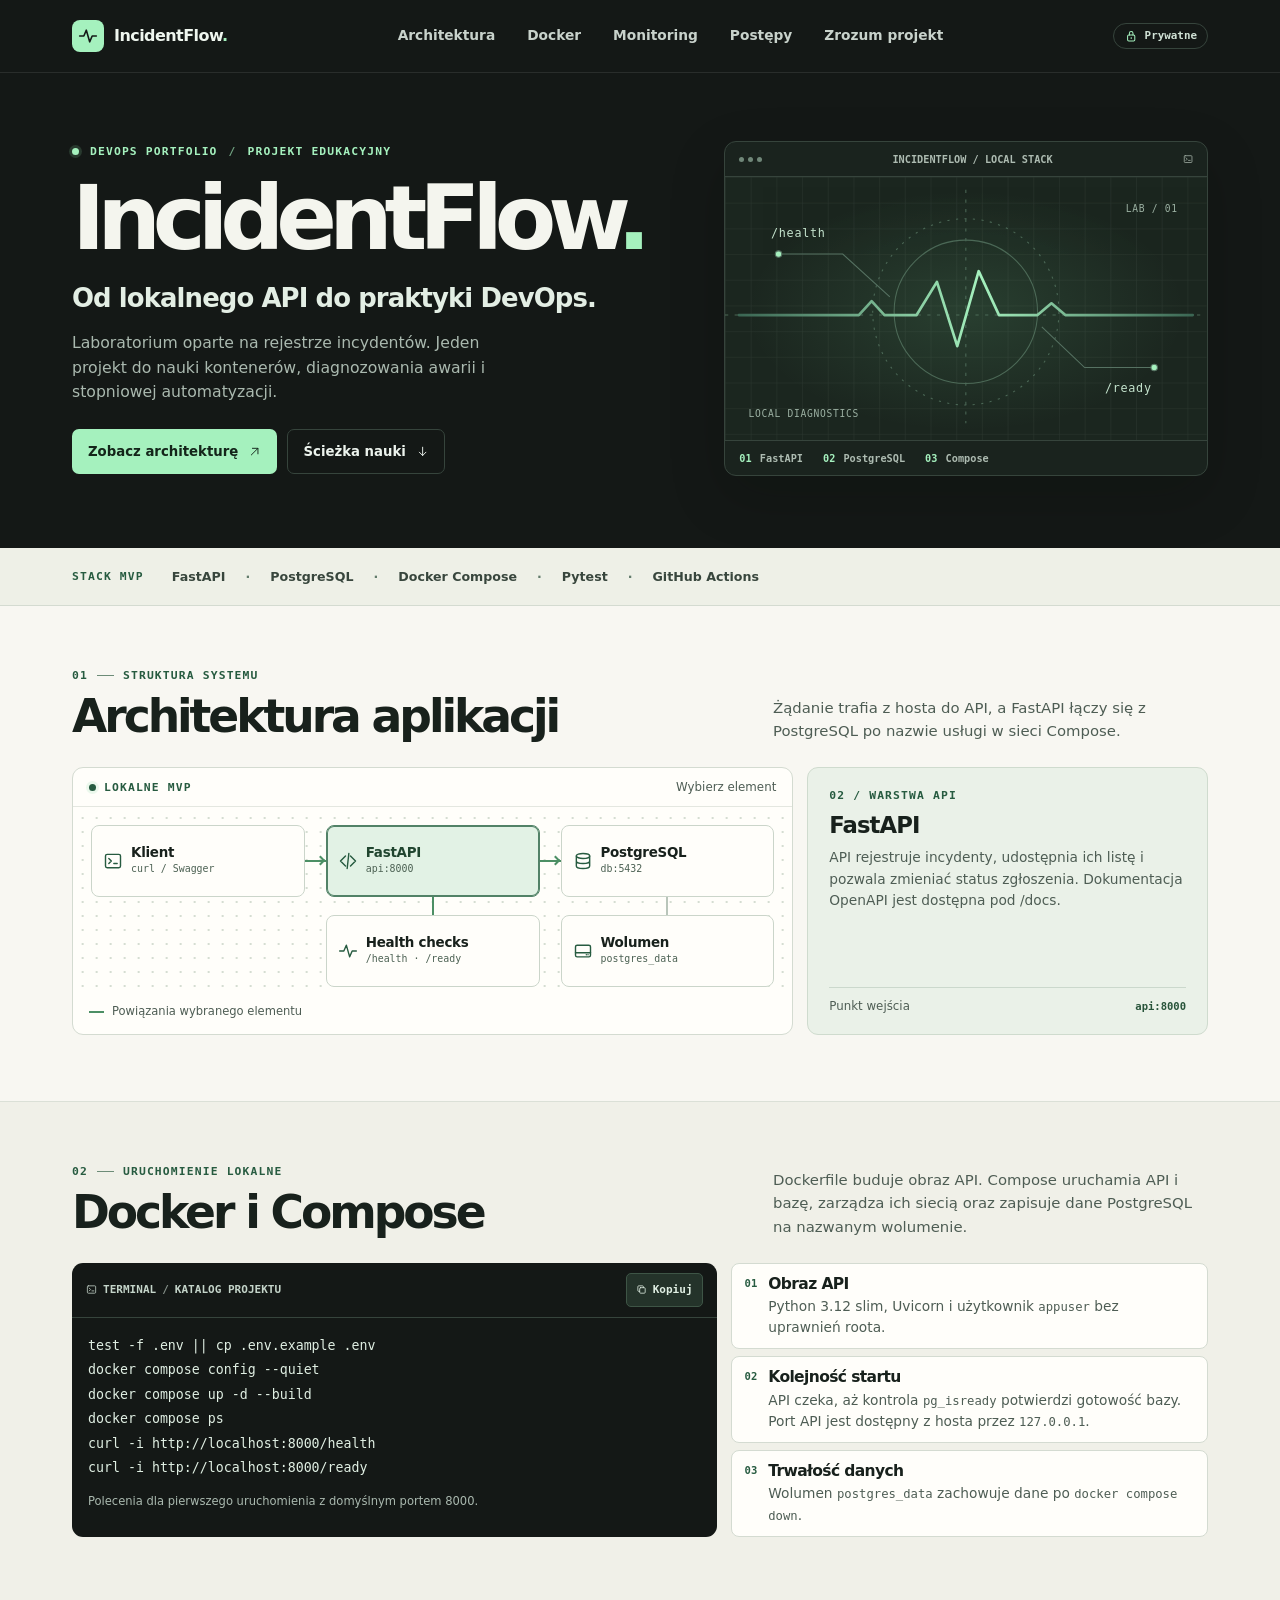
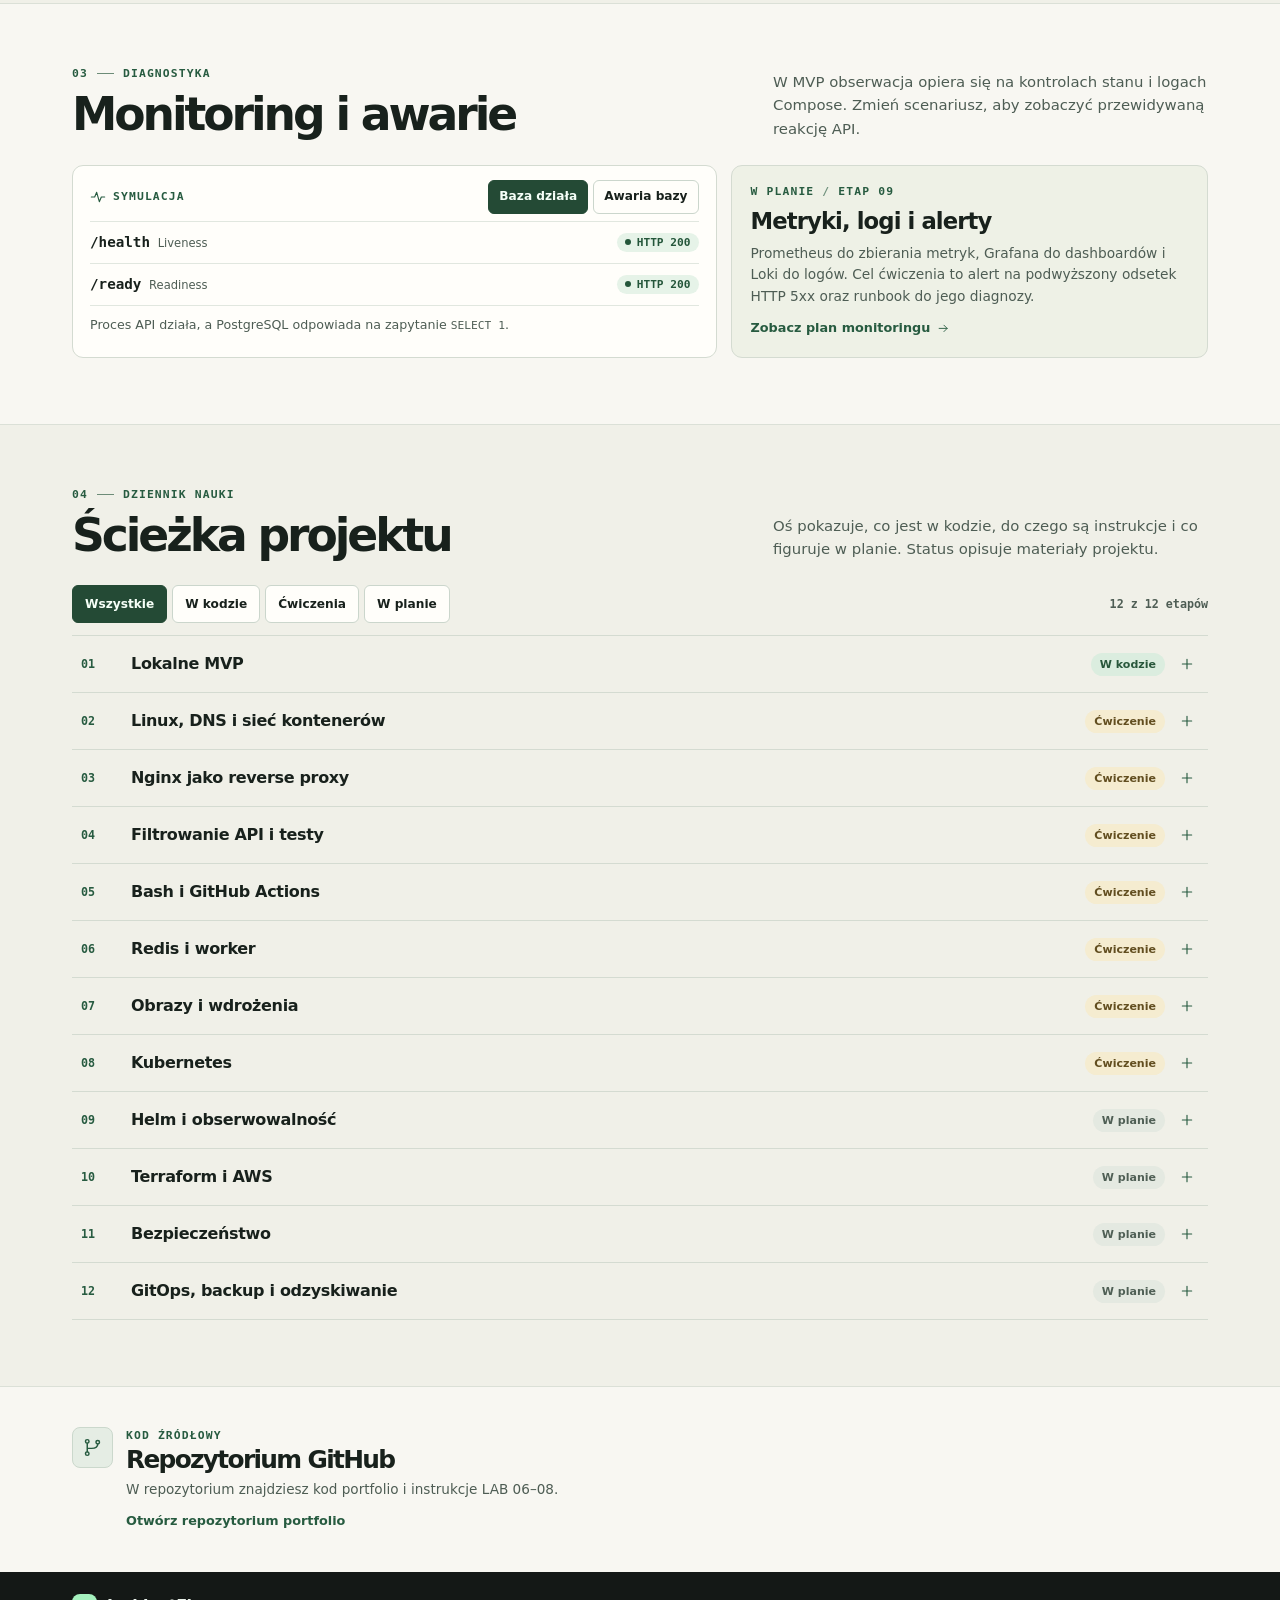
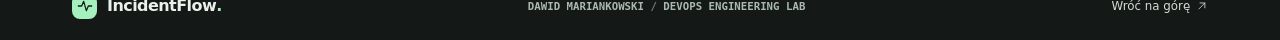
==== commit 293ab4e0: "Add plain-language project guide and Kubernetes LAB 08" ====
--- a/index.html
+++ b/index.html
@@ -35,7 +35,7 @@
         <span>IncidentFlow<span class="brand-dot">.</span></span>
       </a>
       <nav aria-label="Nawigacja portfolio">
-        <a href="#architektura">Architektura</a><a href="#docker">Docker</a><a href="#monitoring">Monitoring</a><a href="#postepy">Postępy</a>
+        <a href="#architektura">Architektura</a><a href="#docker">Docker</a><a href="#monitoring">Monitoring</a><a href="#postepy">Postępy</a><a href="zrozum-projekt.html">Zrozum projekt</a>
       </nav>
       <span class="private"><svg class="icon" aria-hidden="true"><use href="#i-lock"/></svg> Prywatne</span>
     </div>
@@ -186,7 +186,7 @@
 
     <section id="repozytorium" class="shell repo-section">
       <div class="repo-mark"><svg class="icon" aria-hidden="true"><use href="#i-git"/></svg></div>
-      <div><p class="eyebrow">KOD ŹRÓDŁOWY</p><h2>Repozytorium GitHub</h2><p id="repo-note">W repozytorium znajdziesz kod portfolio i instrukcje LAB 06–07.</p><a class="text-link" href="https://github.com/Dawid26/DevOpsProjectAI">Otwórz repozytorium portfolio</a></div>
+      <div><p class="eyebrow">KOD ŹRÓDŁOWY</p><h2>Repozytorium GitHub</h2><p id="repo-note">W repozytorium znajdziesz kod portfolio i instrukcje LAB 06–08.</p><a class="text-link" href="https://github.com/Dawid26/DevOpsProjectAI">Otwórz repozytorium portfolio</a></div>
     </section>
   </main>
 
--- a/style.css
+++ b/style.css
@@ -214,3 +214,29 @@
   html { scroll-behavior: auto; }
   *, *::before, *::after { transition: none !important; }
 }
+
+nav a[aria-current="page"] { color: var(--mint); text-decoration: underline; text-underline-offset: 6px; }
+.reader { max-width: 820px; padding-block: 50px 56px; }
+.reader-intro { margin-bottom: 30px; }
+.reader .eyebrow { color: var(--forest); }
+.reader h1 { font-size: clamp(2.5rem, 6vw, 4.5rem); line-height: 1.08; letter-spacing: -.065em; margin: 12px 0 20px; }
+.reader p { font-size: 1.02rem; line-height: 1.85; margin: 13px 0 0; }
+.reader .reader-lead { font-size: 1.22rem; line-height: 1.65; color: var(--forest); }
+.reader-contents { display: flex; flex-wrap: wrap; gap: 8px 18px; padding: 17px 0; border-block: 1px solid var(--line); color: var(--forest); font-size: .82rem; }
+.reader a { text-decoration: underline; text-underline-offset: 3px; }
+.reader section { padding: 32px 0; border-bottom: 1px solid var(--line); scroll-margin-top: 16px; }
+.reader section > .eyebrow { margin-top: 0; }
+.reader h2 { font-size: clamp(1.7rem, 4vw, 2.3rem); margin-top: 7px; line-height: 1.2; }
+.reader code { color: #244c34; background: #e8eee4; padding: 1px 4px; border-radius: 3px; overflow-wrap: anywhere; }
+.reader .reader-sources { color: var(--muted); font-size: .82rem; }
+@media (max-width: 980px) {
+  .topbar-inner { flex-wrap: wrap; padding-block: 12px; gap: 10px 16px; }
+  .topbar-inner nav { order: 3; width: 100%; flex-wrap: wrap; justify-content: flex-start; gap: 9px 20px; border-top: 1px solid #ffffff17; padding-top: 9px; }
+}
+@media (max-width: 700px) {
+  .reader { padding-block: 30px 36px; }
+  .reader section { padding-block: 25px; }
+  .reader p { font-size: 1rem; }
+  .reader .reader-lead { font-size: 1.12rem; }
+  .reader-contents { gap: 9px 16px; }
+}
